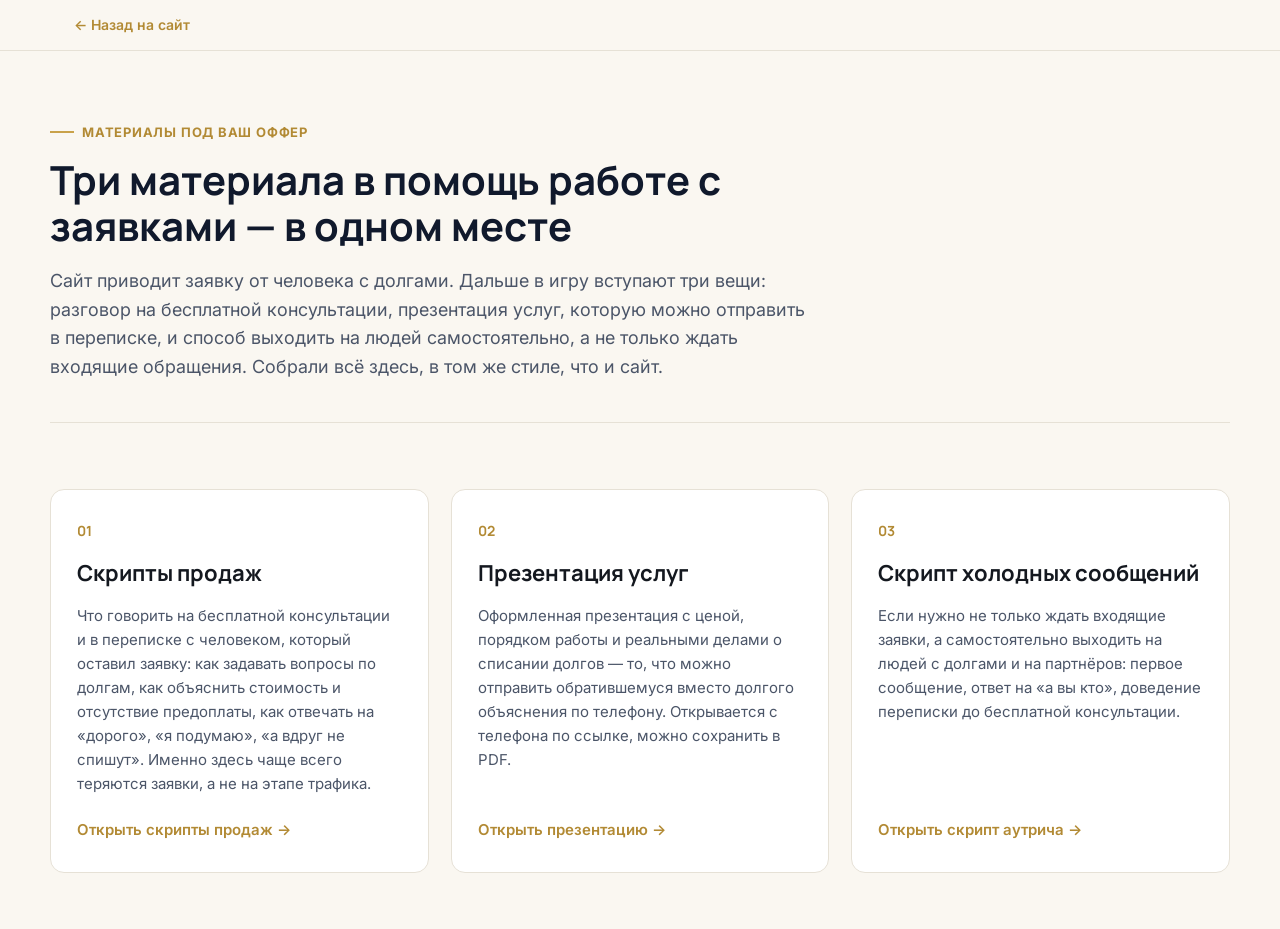
==== materials.html @ bc427762 "init: landing for RusArbitr - bankrotstvo fizlic" ====
<!DOCTYPE html>
<html lang="ru">
<head>
<meta charset="UTF-8">
<meta name="viewport" content="width=device-width, initial-scale=1.0">
<title>Материалы для работы с заявками — РусАрбитр</title>
<meta name="description" content="Скрипты продаж, продающая презентация и скрипт холодных сообщений — три материала для работы с заявками на банкротство физических лиц.">
<meta name="robots" content="noindex">
<link rel="preconnect" href="https://fonts.googleapis.com">
<link rel="preconnect" href="https://fonts.gstatic.com" crossorigin>
<link href="https://fonts.googleapis.com/css2?family=Inter:wght@400;500;600;700;800&family=Manrope:wght@500;600;700;800&display=swap" rel="stylesheet">
<link rel="stylesheet" href="styles.css">
<link rel="stylesheet" href="materials.css">
</head>
<body>

<div class="doc-bar">
  <div class="doc-bar__inner">
    <a href="index.html" class="doc-bar__back">← <span>Назад на сайт</span></a>
  </div>
</div>

<div class="container">

  <section class="doc-hero">
    <p class="eyebrow">Материалы под ваш оффер</p>
    <h1>Три материала в помощь работе с заявками — в одном месте</h1>
    <p class="doc-hero__lead">Сайт приводит заявку от человека с долгами. Дальше в игру вступают три вещи: разговор на бесплатной консультации, презентация услуг, которую можно отправить в переписке, и способ выходить на людей самостоятельно, а не только ждать входящие обращения. Собрали всё здесь, в том же стиле, что и сайт.</p>
  </section>

  <section class="doc-section">
    <div class="hub-grid">

      <div class="hub-card">
        <span class="hub-card__num">01</span>
        <p class="hub-card__title">Скрипты продаж</p>
        <p class="hub-card__lead">Что говорить на бесплатной консультации и в переписке с человеком, который оставил заявку: как задавать вопросы по долгам, как объяснить стоимость и отсутствие предоплаты, как отвечать на «дорого», «я подумаю», «а вдруг не спишут». Именно здесь чаще всего теряются заявки, а не на этапе трафика.</p>
        <a href="scripts.html" class="hub-card__link">Открыть скрипты продаж →</a>
      </div>

      <div class="hub-card">
        <span class="hub-card__num">02</span>
        <p class="hub-card__title">Презентация услуг</p>
        <p class="hub-card__lead">Оформленная презентация с ценой, порядком работы и реальными делами о списании долгов — то, что можно отправить обратившемуся вместо долгого объяснения по телефону. Открывается с телефона по ссылке, можно сохранить в PDF.</p>
        <a href="presentation.html" class="hub-card__link">Открыть презентацию →</a>
      </div>

      <div class="hub-card">
        <span class="hub-card__num">03</span>
        <p class="hub-card__title">Скрипт холодных сообщений</p>
        <p class="hub-card__lead">Если нужно не только ждать входящие заявки, а самостоятельно выходить на людей с долгами и на партнёров: первое сообщение, ответ на «а вы кто», доведение переписки до бесплатной консультации.</p>
        <a href="outreach.html" class="hub-card__link">Открыть скрипт аутрича →</a>
      </div>

    </div>
  </section>

</div>

</body>
</html>
---- styles.css ----
/* ===== Tokens ===== */
:root {
  --navy-950: #0d1526;
  --navy-900: #10192c;
  --navy-800: #16243b;
  --navy-700: #1f3252;
  --navy-500: #35507d;
  --gold-500: #c9a24a;
  --gold-600: #b28a34;
  --gold-100: #f6ecd7;
  --cream: #faf7f1;
  --white: #ffffff;
  --ink: #14181f;
  --ink-soft: #4b5568;
  --line: #e6e1d6;
  --radius: 14px;
  --shadow: 0 20px 50px -25px rgba(16, 25, 44, 0.35);
  --font-head: 'Manrope', sans-serif;
  --font-body: 'Inter', sans-serif;
}

* { box-sizing: border-box; margin: 0; padding: 0; }

.adv-grid > *, .srv-grid > *, .situation-grid > *, .steps > *, .reviews-grid > *,
.price-grid > *, .footer__top > * { min-width: 0; }

html { scroll-behavior: smooth; }

body {
  font-family: var(--font-body);
  color: var(--ink);
  background: var(--cream);
  line-height: 1.6;
  -webkit-font-smoothing: antialiased;
}

img { max-width: 100%; display: block; }
a { color: inherit; text-decoration: none; }
ul { list-style: none; }

.container {
  width: min(1180px, 100% - 48px);
  margin-inline: auto;
}

h1, h2, h3, h4 { font-family: var(--font-head); color: var(--navy-900); line-height: 1.15; }

.eyebrow {
  display: inline-flex;
  align-items: center;
  gap: 8px;
  font-size: 13px;
  font-weight: 700;
  letter-spacing: 0.06em;
  text-transform: uppercase;
  color: var(--gold-600);
  margin-bottom: 14px;
}
.eyebrow::before { content: ''; width: 24px; height: 2px; background: var(--gold-500); display: inline-block; }

.section { padding: 96px 0; }
.section--tight { padding: 72px 0; }
.section--dark { background: var(--navy-900); color: #d9dfec; }
.section--dark h2, .section--dark h3 { color: #fff; }
.section--alt { background: var(--white); }

.section__head { max-width: 680px; margin-bottom: 52px; }
.section__head p { color: var(--ink-soft); font-size: 17px; margin-top: 12px; }
.section--dark .section__head p { color: #aab4c8; }

.btn {
  display: inline-flex;
  align-items: center;
  justify-content: center;
  gap: 8px;
  padding: 15px 30px;
  border-radius: 999px;
  font-weight: 700;
  font-size: 15px;
  cursor: pointer;
  border: 1px solid transparent;
  transition: transform 0.2s ease, box-shadow 0.2s ease, background 0.2s ease;
  white-space: nowrap;
}
.btn--gold { background: var(--gold-500); color: var(--navy-950); }
.btn--gold:hover { background: var(--gold-600); transform: translateY(-2px); box-shadow: 0 14px 30px -12px rgba(201,162,74,0.6); }
.btn--outline { background: transparent; color: var(--navy-900); border-color: var(--navy-700); }
.btn--outline:hover { background: var(--navy-900); color: #fff; }
.btn--ghost-light { background: rgba(255,255,255,0.08); color: #fff; border-color: rgba(255,255,255,0.35); }
.btn--ghost-light:hover { background: rgba(255,255,255,0.18); }
.btn--block { width: 100%; }

/* ===== Header ===== */
.header {
  position: sticky;
  top: 0;
  z-index: 100;
  background: rgba(250, 247, 241, 0.9);
  backdrop-filter: blur(10px);
  border-bottom: 1px solid transparent;
  transition: border-color 0.2s ease, box-shadow 0.2s ease;
}
.header.scrolled { border-color: var(--line); box-shadow: 0 8px 24px -20px rgba(0,0,0,0.4); }

.header__inner {
  display: flex;
  align-items: center;
  justify-content: space-between;
  gap: 24px;
  min-width: 0;
  padding: 16px 0;
}

.logo {
  flex-shrink: 0;
  display: flex;
  align-items: center;
  gap: 10px;
  font-family: var(--font-head);
  font-weight: 800;
  font-size: 19px;
  color: var(--navy-900);
}
.logo__mark {
  width: 38px; height: 38px;
  border-radius: 10px;
  background: linear-gradient(145deg, var(--navy-900), var(--navy-700));
  display: flex; align-items: center; justify-content: center;
  color: var(--gold-500);
  font-size: 17px;
  flex-shrink: 0;
}
.logo__suffix { color: var(--ink-soft); font-weight: 500; font-size: 13px; display: block; }

.nav {
  display: flex;
  align-items: center;
  gap: 24px;
  min-width: 0;
}
.nav a {
  white-space: nowrap;
  font-size: 15px;
  font-weight: 600;
  color: var(--ink-soft);
  transition: color 0.2s ease;
}
.nav a:hover { color: var(--navy-900); }

.header__actions { display: flex; align-items: center; gap: 18px; flex-shrink: 0; }
.header__phone { font-weight: 700; font-size: 15px; color: var(--navy-900); white-space: nowrap; }
.header__phone span { display: block; font-weight: 500; font-size: 11px; color: var(--ink-soft); }

.burger {
  display: none;
  flex-direction: column;
  gap: 5px;
  width: 26px;
  background: none;
  border: none;
  cursor: pointer;
}
.burger span { height: 2px; background: var(--navy-900); border-radius: 2px; transition: transform 0.2s ease, opacity 0.2s ease; }
.burger.is-open span:nth-child(1) { transform: translateY(7px) rotate(45deg); }
.burger.is-open span:nth-child(2) { opacity: 0; }
.burger.is-open span:nth-child(3) { transform: translateY(-7px) rotate(-45deg); }

/* ===== Hero ===== */
.hero {
  padding: 72px 0 96px;
  background:
    radial-gradient(circle at 85% 10%, rgba(201,162,74,0.14), transparent 45%),
    var(--cream);
}
.hero__grid {
  display: grid;
  grid-template-columns: 1.15fr 0.85fr;
  gap: 56px;
  align-items: center;
}
.hero__grid > * { min-width: 0; }
.hero h1 { font-size: clamp(32px, 4vw, 50px); margin-bottom: 20px; }
.hero h1 em { font-style: normal; color: var(--gold-600); }
.hero p.lead { font-size: 18px; color: var(--ink-soft); max-width: 540px; margin-bottom: 32px; }
.hero__ctas { display: flex; gap: 14px; flex-wrap: wrap; margin-bottom: 44px; }

.hero__stats { display: grid; grid-template-columns: repeat(4, 1fr); gap: 18px; }
.hero__stats .stat b { font-family: var(--font-head); font-size: 26px; color: var(--navy-900); display: block; }
.hero__stats .stat span { font-size: 12.5px; color: var(--ink-soft); }

.hero__card {
  background: var(--navy-900);
  color: #fff;
  border-radius: 22px;
  padding: 32px;
  box-shadow: var(--shadow);
  position: relative;
  overflow: hidden;
}
.hero__card::before {
  content: '';
  position: absolute; inset: 0;
  background: radial-gradient(circle at 100% 0%, rgba(201,162,74,0.25), transparent 60%);
}
.hero__card h3 { color: var(--gold-500); font-size: 15px; text-transform: uppercase; letter-spacing: 0.05em; margin-bottom: 18px; position: relative; }
.hero__case { position: relative; }
.hero__case .amount { font-family: var(--font-head); font-size: 40px; font-weight: 800; color: #fff; }
.hero__case .amount small { font-size: 15px; font-weight: 500; color: #aab4c8; display: block; margin-top: 4px; }
.hero__case p { font-size: 14px; color: #c3cbdc; margin: 18px 0; }
.hero__case .tag { display: inline-block; background: rgba(201,162,74,0.16); color: var(--gold-500); font-size: 12.5px; font-weight: 700; padding: 6px 12px; border-radius: 999px; margin-bottom: 10px; }
.hero__case .divider { height: 1px; background: rgba(255,255,255,0.12); margin: 18px 0; }
.hero__case .result { display: flex; justify-content: space-between; font-size: 13.5px; color: #aab4c8; }
.hero__case .result b { color: #fff; font-family: var(--font-head); }

/* ===== Trust bar ===== */
.trust {
  border-top: 1px solid var(--line);
  border-bottom: 1px solid var(--line);
  background: var(--white);
  padding: 22px 0;
}
.trust__inner { display: flex; align-items: center; justify-content: space-between; gap: 24px; flex-wrap: wrap; font-size: 13.5px; color: var(--ink-soft); }
.trust__inner strong { color: var(--navy-900); }

/* ===== Advantages ===== */
.adv-grid { display: grid; grid-template-columns: repeat(3, 1fr); gap: 22px; }
.adv {
  background: var(--white);
  border: 1px solid var(--line);
  border-radius: var(--radius);
  padding: 30px 26px;
}
.adv__icon {
  width: 48px; height: 48px;
  border-radius: 12px;
  background: var(--gold-100);
  color: var(--gold-600);
  display: flex; align-items: center; justify-content: center;
  margin-bottom: 18px;
}
.adv h3 { font-size: 18px; margin-bottom: 10px; }
.adv p { font-size: 14.5px; color: var(--ink-soft); }

/* ===== Services ===== */
.srv-grid { display: grid; grid-template-columns: repeat(3, 1fr); gap: 22px; }
.srv {
  background: var(--white);
  border: 1px solid var(--line);
  border-radius: var(--radius);
  padding: 28px;
  display: flex;
  flex-direction: column;
  gap: 12px;
}
.srv__icon { width: 42px; height: 42px; border-radius: 10px; background: var(--navy-900); color: var(--gold-500); display: flex; align-items: center; justify-content: center; }
.srv h3 { font-size: 17.5px; }
.srv p { font-size: 14px; color: var(--ink-soft); flex-grow: 1; }
.srv__price { font-family: var(--font-head); font-weight: 800; color: var(--navy-900); font-size: 16px; }
.srv__price span { font-weight: 500; font-size: 12.5px; color: var(--ink-soft); }

/* ===== Pricing ===== */
.price-grid { display: grid; grid-template-columns: repeat(3, 1fr); gap: 22px; margin-bottom: 28px; }
.price-card {
  background: var(--white);
  border: 1px solid var(--line);
  border-radius: 18px;
  padding: 34px 28px;
  position: relative;
}
.price-card--featured { border-color: var(--gold-500); box-shadow: var(--shadow); }
.price-card__badge {
  position: absolute; top: -13px; left: 28px;
  background: var(--gold-500); color: var(--navy-950);
  font-size: 12px; font-weight: 800; padding: 5px 14px; border-radius: 999px;
}
.price-card h3 { font-size: 20px; margin-bottom: 6px; }
.price-card .sum { font-family: var(--font-head); font-size: 32px; font-weight: 800; color: var(--navy-900); margin: 12px 0 4px; }
.price-card .permonth { font-size: 13.5px; color: var(--ink-soft); margin-bottom: 20px; }
.price-card ul { display: flex; flex-direction: column; gap: 10px; margin-bottom: 24px; }
.price-card li { font-size: 14px; color: var(--ink-soft); display: flex; gap: 10px; }
.price-card li svg { flex-shrink: 0; color: var(--gold-600); margin-top: 2px; }

.price-table-wrap { overflow-x: auto; background: var(--white); border: 1px solid var(--line); border-radius: var(--radius); }
table.price-table { width: 100%; border-collapse: collapse; min-width: 560px; }
.price-table th, .price-table td { text-align: left; padding: 16px 22px; font-size: 14.5px; border-bottom: 1px solid var(--line); }
.price-table th { background: var(--navy-900); color: #fff; font-family: var(--font-head); font-weight: 700; font-size: 13px; text-transform: uppercase; letter-spacing: 0.03em; }
.price-table tr:last-child td { border-bottom: none; }
.price-table td.amount { font-weight: 700; color: var(--navy-900); white-space: nowrap; }

/* ===== Process ===== */
.steps { display: grid; grid-template-columns: repeat(5, 1fr); gap: 18px; counter-reset: step; }
.steps--4 { grid-template-columns: repeat(4, 1fr); }
.trust-advs { grid-template-columns: repeat(2, 1fr); }
.step {
  background: var(--white);
  border: 1px solid var(--line);
  border-radius: var(--radius);
  padding: 26px 20px;
  position: relative;
}
.step__num {
  font-family: var(--font-head);
  font-size: 34px;
  font-weight: 800;
  color: var(--gold-100);
  -webkit-text-stroke: 1.5px var(--gold-500);
  margin-bottom: 14px;
}
.step h3 { font-size: 15.5px; margin-bottom: 8px; }
.step p { font-size: 13px; color: var(--ink-soft); }

/* ===== Case study ===== */
.case {
  display: grid;
  grid-template-columns: 0.9fr 1.1fr;
  gap: 48px;
  align-items: center;
  background: var(--navy-900);
  border-radius: 24px;
  padding: 52px;
  color: #fff;
}
.case > * { min-width: 0; }
.case__tag { display: inline-block; background: rgba(201,162,74,0.18); color: var(--gold-500); font-size: 12.5px; font-weight: 700; padding: 6px 14px; border-radius: 999px; margin-bottom: 18px; }
.case h2 { color: #fff; font-size: 28px; margin-bottom: 16px; }
.case p { color: #c3cbdc; font-size: 15px; margin-bottom: 14px; }
.case__figures { display: grid; grid-template-columns: 1fr 1fr; gap: 16px; margin-top: 26px; }
.case__figures div { background: rgba(255,255,255,0.06); border-radius: 14px; padding: 18px 20px; }
.case__figures b { display: block; font-family: var(--font-head); font-size: 24px; color: var(--gold-500); }
.case__figures span { font-size: 12.5px; color: #aab4c8; }

/* ===== Case results (наши дела) ===== */
.cases-grid { display: grid; grid-template-columns: repeat(3, 1fr); gap: 20px; }
.case-card { background: var(--white); border: 1px solid var(--line); border-radius: var(--radius); padding: 26px; }
.case-card__amount { font-family: var(--font-head); font-size: 26px; font-weight: 800; color: var(--navy-900); }
.case-card__label { font-size: 12.5px; color: var(--gold-600); font-weight: 700; text-transform: uppercase; letter-spacing: 0.04em; margin: 2px 0 16px; }
.case-card__row { display: flex; justify-content: space-between; gap: 12px; font-size: 13px; color: var(--ink-soft); padding: 8px 0; border-top: 1px solid var(--line); }
.case-card__row b { color: var(--navy-900); font-weight: 600; text-align: right; }
.case-card--cta { display: flex; flex-direction: column; align-items: center; justify-content: center; text-align: center; gap: 16px; background: var(--navy-900); color: #fff; }
.case-card--cta p { font-size: 15px; font-weight: 600; }

/* ===== Reviews ===== */
.reviews-grid { display: grid; grid-template-columns: repeat(3, 1fr); gap: 22px; }
.review { background: var(--white); border: 1px solid var(--line); border-radius: var(--radius); padding: 28px; }
.review__stars { color: var(--gold-500); font-size: 15px; margin-bottom: 14px; letter-spacing: 2px; }
.review p { font-size: 14.5px; color: var(--ink-soft); margin-bottom: 18px; }
.review__author { display: flex; align-items: center; gap: 12px; }
.review__avatar { width: 40px; height: 40px; border-radius: 50%; background: var(--gold-100); color: var(--gold-600); display: flex; align-items: center; justify-content: center; font-weight: 700; font-family: var(--font-head); }
.review__author b { display: block; font-size: 14px; color: var(--navy-900); }
.review__author span { font-size: 12.5px; color: var(--ink-soft); }

/* ===== FAQ ===== */
.faq__list { display: flex; flex-direction: column; gap: 12px; max-width: 820px; }
.faq__item { background: var(--white); border: 1px solid var(--line); border-radius: 12px; padding: 6px 24px; }
.faq__item summary {
  cursor: pointer;
  list-style: none;
  padding: 18px 0;
  font-weight: 700;
  font-size: 15.5px;
  color: var(--navy-900);
  display: flex;
  align-items: center;
  justify-content: space-between;
  gap: 20px;
}
.faq__item summary::-webkit-details-marker { display: none; }
.faq__item summary::after { content: '+'; font-size: 22px; color: var(--gold-600); flex-shrink: 0; transition: transform 0.2s ease; }
.faq__item[open] summary::after { transform: rotate(45deg); }
.faq__item p { padding-bottom: 20px; font-size: 14.5px; color: var(--ink-soft); }

/* ===== Contact / Form ===== */
.contact-wrap { display: grid; grid-template-columns: 1fr 1fr; gap: 48px; align-items: start; }
.contact-wrap > * { min-width: 0; }
.contact-info h2 { margin-bottom: 16px; }
.contact-info > p { color: var(--ink-soft); font-size: 15px; margin-bottom: 32px; }
.contact-card { display: flex; gap: 16px; padding: 18px 0; border-bottom: 1px solid var(--line); }
.contact-card__icon { width: 44px; height: 44px; border-radius: 12px; background: var(--navy-900); color: var(--gold-500); display: flex; align-items: center; justify-content: center; flex-shrink: 0; }
.contact-card b { display: block; font-size: 15px; color: var(--navy-900); }
.contact-card span { font-size: 13.5px; color: var(--ink-soft); }
.social-row { display: flex; gap: 10px; flex-wrap: wrap; margin-top: 24px; }
.social-row a { font-size: 13px; font-weight: 600; padding: 9px 16px; border-radius: 999px; background: var(--white); border: 1px solid var(--line); color: var(--navy-900); }
.social-row a:hover { border-color: var(--gold-500); color: var(--gold-600); }

.form {
  background: var(--white);
  border: 1px solid var(--line);
  border-radius: 20px;
  padding: 36px;
  box-shadow: var(--shadow);
}
.form h3 { font-size: 20px; margin-bottom: 6px; }
.form > p { font-size: 14px; color: var(--ink-soft); margin-bottom: 24px; }
.field { margin-bottom: 16px; }
.field label { display: block; font-size: 13px; font-weight: 700; color: var(--navy-900); margin-bottom: 7px; }
.field input, .field select, .field textarea {
  width: 100%;
  padding: 13px 16px;
  border: 1px solid var(--line);
  border-radius: 10px;
  font-family: var(--font-body);
  font-size: 14.5px;
  background: var(--cream);
  color: var(--ink);
}
.field input:focus, .field select:focus, .field textarea:focus { outline: none; border-color: var(--gold-500); }
.form small.disclaimer { display: block; margin-top: 14px; font-size: 12px; color: var(--ink-soft); text-align: center; }

/* ===== Footer ===== */
.footer { background: var(--navy-950); color: #9aa5bd; padding: 56px 0 28px; }
.footer__top { display: grid; grid-template-columns: 1.4fr 1fr 1fr 1fr; gap: 40px; margin-bottom: 40px; }
.footer .logo { color: #fff; }
.footer__top p { font-size: 13.5px; margin-top: 14px; line-height: 1.7; }
.footer__col h4 { color: #fff; font-size: 14px; margin-bottom: 16px; }
.footer__col ul { display: flex; flex-direction: column; gap: 10px; }
.footer__col a { font-size: 13.5px; }
.footer__col a:hover { color: var(--gold-500); }
.footer__bottom { border-top: 1px solid rgba(255,255,255,0.08); padding-top: 22px; display: flex; justify-content: space-between; gap: 16px; flex-wrap: wrap; font-size: 12.5px; }

/* ===== Warning banner ===== */
.warning-banner {
  background: #fdf3e0;
  border: 2px solid var(--gold-500);
  border-radius: 16px;
  padding: 22px 26px;
  margin-top: 28px;
  display: flex;
  gap: 16px;
  align-items: flex-start;
}
.warning-banner__icon {
  flex-shrink: 0;
  width: 34px; height: 34px;
  border-radius: 50%;
  background: var(--gold-500);
  color: #fff;
  display: flex; align-items: center; justify-content: center;
  font-weight: 800;
  font-family: var(--font-head);
}
.warning-banner p { font-size: 14.5px; color: var(--navy-900); font-weight: 600; line-height: 1.6; margin: 0; }

/* ===== Situations ===== */
.situation-grid { display: grid; grid-template-columns: repeat(3, 1fr); gap: 20px; }
.situation {
  background: var(--white);
  border: 1px solid var(--line);
  border-radius: var(--radius);
  padding: 26px;
}
.situation h3 { font-size: 16px; margin-bottom: 10px; }
.situation p { font-size: 14px; color: var(--ink-soft); }
.situation-note { max-width: 720px; margin: 36px auto 0; text-align: center; font-size: 15px; color: var(--ink-soft); }
.situation-note + .btn-center { display: flex; justify-content: center; margin-top: 20px; }

/* ===== Checklist ===== */
.checklist { display: flex; flex-direction: column; gap: 14px; max-width: 760px; }
.checklist li {
  display: flex; gap: 14px; align-items: flex-start;
  background: var(--white);
  border: 1px solid var(--line);
  border-radius: 12px;
  padding: 16px 20px;
  font-size: 14.5px;
  color: var(--ink-soft);
}
.checklist li svg { flex-shrink: 0; margin-top: 3px; color: var(--gold-600); }
.checklist-note { margin-top: 24px; font-size: 14px; color: var(--ink-soft); max-width: 760px; }

/* ===== Trust with photo ===== */
.trust-block { display: grid; grid-template-columns: 1fr 1.3fr; gap: 48px; align-items: center; }
.trust-block > * { min-width: 0; }
.trust-photo { display: flex; flex-direction: column; align-items: center; text-align: center; }
.trust-photo__avatar {
  width: 168px; height: 168px;
  border-radius: 50%;
  background: linear-gradient(145deg, var(--navy-900), var(--navy-700));
  color: var(--gold-500);
  display: flex; align-items: center; justify-content: center;
  font-family: var(--font-head);
  font-size: 46px;
  font-weight: 800;
  margin-bottom: 16px;
  border: 4px solid var(--gold-100);
}
.trust-photo b { font-size: 16px; color: var(--navy-900); }
.trust-photo span { font-size: 13.5px; color: var(--ink-soft); }

/* ===== Price CTA ===== */
.price-cta {
  background: var(--white);
  border: 1px solid var(--line);
  border-radius: 20px;
  padding: 48px;
  text-align: center;
  max-width: 720px;
  margin: 0 auto;
}
.price-cta p { font-size: 16px; color: var(--ink-soft); margin-bottom: 28px; }

/* ===== Consent checkbox ===== */
.field-checkbox { display: flex; gap: 12px; align-items: flex-start; margin-bottom: 18px; }
.field-checkbox input { width: 18px; height: 18px; margin-top: 2px; flex-shrink: 0; accent-color: var(--gold-500); }
.field-checkbox label { font-size: 13px; color: var(--ink-soft); line-height: 1.5; }
.field-checkbox label a { color: var(--gold-600); text-decoration: underline; }

/* ===== FAB ===== */
.fab { position: fixed; right: 22px; bottom: 22px; display: flex; flex-direction: column; gap: 12px; z-index: 90; }
.fab a {
  width: 54px; height: 54px;
  border-radius: 50%;
  display: flex; align-items: center; justify-content: center;
  color: #fff;
  box-shadow: 0 12px 26px -10px rgba(0,0,0,0.4);
  transition: transform 0.2s ease;
}
.fab a:hover { transform: scale(1.08); }
.fab .wa { background: #25d366; }
.fab .tg { background: #229ed9; }

/* ===== Reveal ===== */
.reveal { opacity: 0; transform: translateY(24px); transition: opacity 0.6s ease, transform 0.6s ease; }
.reveal.is-visible { opacity: 1; transform: translateY(0); }

/* ===== Responsive ===== */
@media (max-width: 1180px) {
  .nav { gap: 16px; }
  .nav a { font-size: 14px; }
}
@media (max-width: 1100px) {
  .nav { display: none; position: absolute; top: 100%; left: 0; right: 0; background: var(--white); flex-direction: column; align-items: flex-start; padding: 20px 24px; border-bottom: 1px solid var(--line); gap: 4px; }
  .nav.is-open { display: flex; }
  .nav a { padding: 10px 0; width: 100%; }
  .burger { display: flex; }
  .hero__grid { grid-template-columns: 1fr; }
  .adv-grid, .srv-grid, .reviews-grid, .situation-grid, .cases-grid { grid-template-columns: repeat(2, 1fr); }
  .steps { grid-template-columns: repeat(3, 1fr); }
  .price-grid { grid-template-columns: 1fr; max-width: 460px; }
  .case { grid-template-columns: 1fr; padding: 36px; }
  .contact-wrap { grid-template-columns: 1fr; }
  .footer__top { grid-template-columns: 1fr 1fr; }
  .trust-block { grid-template-columns: 1fr; }
}
@media (max-width: 900px) {
  .hero__stats { grid-template-columns: repeat(2, 1fr); }
  .adv-grid, .srv-grid, .reviews-grid, .situation-grid, .cases-grid { grid-template-columns: 1fr; }
  .steps { grid-template-columns: repeat(2, 1fr); }
  .section { padding: 64px 0; }
  .price-cta { padding: 32px 24px; }
}
@media (max-width: 560px) {
  .header__phone { display: none; }
  .header__actions .btn--gold { padding: 12px 16px; font-size: 13.5px; }
  .hero__ctas .btn { flex: 1; }
  .case__figures { grid-template-columns: 1fr; }
  .footer__top { grid-template-columns: 1fr; }
}
@media (max-width: 420px) {
  .header__actions .btn--gold span { display: none; }
}
@media (max-width: 380px) {
  .logo__suffix { display: none; }
}
---- materials.css ----
/* Стили для материалов: скрипты продаж, презентация, аутрич */

.doc-bar {
  position: sticky;
  top: 0;
  z-index: 50;
  background: rgba(250, 247, 241, 0.94);
  backdrop-filter: blur(10px);
  border-bottom: 1px solid var(--line);
}
.doc-bar__inner {
  display: flex;
  align-items: center;
  justify-content: space-between;
  gap: 16px;
  padding: 14px 24px;
  max-width: 1180px;
  margin: 0 auto;
}
.doc-bar__back { font-weight: 600; font-size: 14px; color: var(--gold-600); }
.doc-bar__back:hover { color: var(--navy-900); }
.doc-bar__actions { display: flex; gap: 10px; align-items: center; }

.doc-hero { padding: 64px 0 40px; }
.doc-hero h1 { font-size: 40px; max-width: 860px; margin-bottom: 18px; }
.doc-hero__lead { font-size: 18px; color: var(--ink-soft); max-width: 760px; }

.toc {
  display: flex;
  flex-wrap: wrap;
  gap: 10px;
  margin-top: 30px;
  padding-top: 26px;
  border-top: 1px solid var(--line);
}
.toc a {
  font-size: 14px;
  font-weight: 600;
  padding: 8px 16px;
  border-radius: 999px;
  background: var(--white);
  border: 1px solid var(--line);
  transition: all 0.2s ease;
}
.toc a:hover { border-color: var(--gold-500); color: var(--gold-600); }

.doc-section { padding: 56px 0; border-top: 1px solid var(--line); }
.doc-section:first-of-type { border-top: none; }
.doc-section h2 { font-size: 30px; margin-bottom: 10px; }
.doc-section__lead { color: var(--ink-soft); max-width: 780px; margin-bottom: 34px; }

.card {
  background: var(--white);
  border: 1px solid var(--line);
  border-radius: var(--radius);
  padding: 26px 28px;
  margin-bottom: 18px;
}
.card__title {
  font-family: var(--font-head);
  font-size: 20px;
  font-weight: 700;
  margin-bottom: 12px;
}
.card__note { font-size: 14px; color: var(--ink-soft); margin-top: 12px; }
.card p + p { margin-top: 10px; }

.card__step {
  display: inline-flex;
  align-items: center;
  justify-content: center;
  width: 30px;
  height: 30px;
  border-radius: 50%;
  background: var(--navy-900);
  color: var(--white);
  font-size: 14px;
  font-weight: 700;
  font-family: var(--font-body);
  margin-right: 12px;
  flex: none;
}
.card__head { display: flex; align-items: center; margin-bottom: 14px; }
.card__head .card__title { margin-bottom: 0; }

.say {
  border-left: 3px solid var(--gold-500);
  background: var(--gold-100);
  border-radius: 0 10px 10px 0;
  padding: 14px 18px;
  margin: 12px 0;
  font-size: 15.5px;
}
.say + .say { margin-top: 10px; }
.say__who {
  display: block;
  font-size: 12px;
  font-weight: 700;
  letter-spacing: 0.1em;
  text-transform: uppercase;
  color: var(--gold-600);
  margin-bottom: 6px;
}
.say--client {
  border-left-color: var(--ink-soft);
  background: var(--white);
  border: 1px solid var(--line);
  border-left: 3px solid var(--ink-soft);
}
.say--client .say__who { color: var(--ink-soft); }
.say--stop {
  border-left-color: #a13b30;
  background: #fbf1ef;
}
.say--stop .say__who { color: #a13b30; }

.ul { margin: 12px 0 0 20px; }
.ul li { margin-bottom: 8px; }
.ul li::marker { color: var(--gold-600); }

.grid-2 { display: grid; grid-template-columns: repeat(2, 1fr); gap: 18px; }
.grid-2 .card { margin-bottom: 0; }
.grid-3 { display: grid; grid-template-columns: repeat(3, 1fr); gap: 18px; }
.grid-3 .card { margin-bottom: 0; }

.tag {
  display: inline-block;
  font-size: 12px;
  font-weight: 700;
  letter-spacing: 0.08em;
  text-transform: uppercase;
  color: var(--gold-600);
  background: var(--gold-100);
  border-radius: 999px;
  padding: 5px 12px;
  margin-bottom: 12px;
}

.tip {
  background: var(--gold-100);
  border-radius: var(--radius);
  padding: 22px 26px;
  margin-top: 24px;
  border: 1px dashed var(--gold-500);
}
.tip strong { color: var(--navy-900); }

.calc { width: 100%; border-collapse: collapse; margin-top: 16px; font-size: 15px; }
.calc td { padding: 12px 0; border-bottom: 1px solid var(--line); }
.calc td:last-child { text-align: right; font-weight: 600; white-space: nowrap; }
.calc tr:last-child td { border-bottom: none; font-size: 17px; padding-top: 16px; }
.calc tr:last-child td:last-child { color: var(--gold-600); }

.pitch { text-align: center; padding: 70px 0 40px; }
.pitch h1 { font-size: 50px; margin: 14px auto 20px; max-width: 900px; }
.pitch__lead { font-size: 19px; color: var(--ink-soft); max-width: 700px; margin: 0 auto 30px; }
.pitch__meta {
  display: flex;
  justify-content: center;
  flex-wrap: wrap;
  gap: 34px;
  padding-top: 28px;
  border-top: 1px solid var(--line);
  max-width: 800px;
  margin: 0 auto;
}
.pitch__meta div { text-align: center; }
.pitch__meta b { display: block; font-family: var(--font-head); font-size: 25px; color: var(--gold-600); }
.pitch__meta span { font-size: 13px; color: var(--ink-soft); }

.offer {
  display: flex;
  justify-content: space-between;
  align-items: baseline;
  gap: 20px;
  padding: 18px 0;
  border-bottom: 1px solid var(--line);
}
.offer:last-child { border-bottom: none; }
.offer__name { font-weight: 600; }
.offer__desc { display: block; font-weight: 400; font-size: 14px; color: var(--ink-soft); margin-top: 4px; }
.offer__price { white-space: nowrap; font-family: var(--font-head); font-size: 19px; color: var(--gold-600); }

.cta-final {
  background: var(--navy-900);
  border-radius: var(--radius);
  padding: 54px 40px;
  text-align: center;
  margin: 20px 0 70px;
}
.cta-final h2 { color: var(--white); font-size: 30px; margin-bottom: 12px; }
.cta-final p { color: #c3cbdc; max-width: 560px; margin: 0 auto 26px; }

@media (max-width: 560px) {
  .doc-bar__actions .btn--ghost { display: none; }
  .doc-bar__actions .btn { padding: 10px 16px; font-size: 14px; }
}

@media (max-width: 860px) {
  .grid-2, .grid-3 { grid-template-columns: 1fr; }
  .doc-hero h1 { font-size: 28px; }
  .pitch h1 { font-size: 32px; }
  .doc-section h2 { font-size: 24px; }
  .doc-bar__inner { padding: 12px 18px; }
  .doc-bar__back span { display: none; }
  .offer { flex-direction: column; gap: 6px; }
}

@media print {
  .doc-bar, .toc, .fab, .no-print { display: none !important; }
  body { background: #fff; font-size: 12pt; }
  .card, .tip, .say { break-inside: avoid; }
  .doc-section { padding: 22px 0; page-break-inside: auto; }
  .cta-final { background: #fff; border: 2px solid var(--navy-900); }
  .cta-final h2 { color: var(--navy-900); }
  .cta-final p { color: var(--ink-soft); }
  a { text-decoration: none; }
}

/* Хаб-страница материалов */
.hub-grid {
  display: grid;
  grid-template-columns: repeat(3, 1fr);
  gap: 22px;
  margin-top: 10px;
}
.hub-card {
  background: var(--white);
  border: 1px solid var(--line);
  border-radius: var(--radius);
  padding: 30px 26px;
  display: flex;
  flex-direction: column;
  transition: border-color 0.2s ease, transform 0.2s ease;
}
.hub-card:hover { border-color: var(--gold-500); transform: translateY(-3px); }
.hub-card__num {
  font-family: var(--font-head);
  font-size: 14px;
  font-weight: 700;
  color: var(--gold-600);
  margin-bottom: 14px;
}
.hub-card__title { font-family: var(--font-head); font-size: 22px; font-weight: 700; margin-bottom: 12px; }
.hub-card__lead { color: var(--ink-soft); font-size: 15px; flex: 1; margin-bottom: 22px; }
.hub-card__link {
  display: inline-flex;
  align-items: center;
  gap: 8px;
  font-weight: 600;
  color: var(--gold-600);
  font-size: 15px;
}
.hub-card__link:hover { color: var(--navy-900); }

@media (max-width: 860px) {
  .hub-grid { grid-template-columns: 1fr; }
}

/* Кнопки для doc-bar (используются классы .btn из styles.css, добавляем варианты) */
.btn--ghost { background: transparent; color: var(--navy-900); border: 1px solid var(--line); }
.btn--ghost:hover { border-color: var(--gold-500); color: var(--gold-600); }
.btn--primary { background: var(--gold-500); color: var(--navy-950); }
.btn--primary:hover { background: var(--gold-600); }
.btn--lg { padding: 16px 34px; font-size: 16px; }
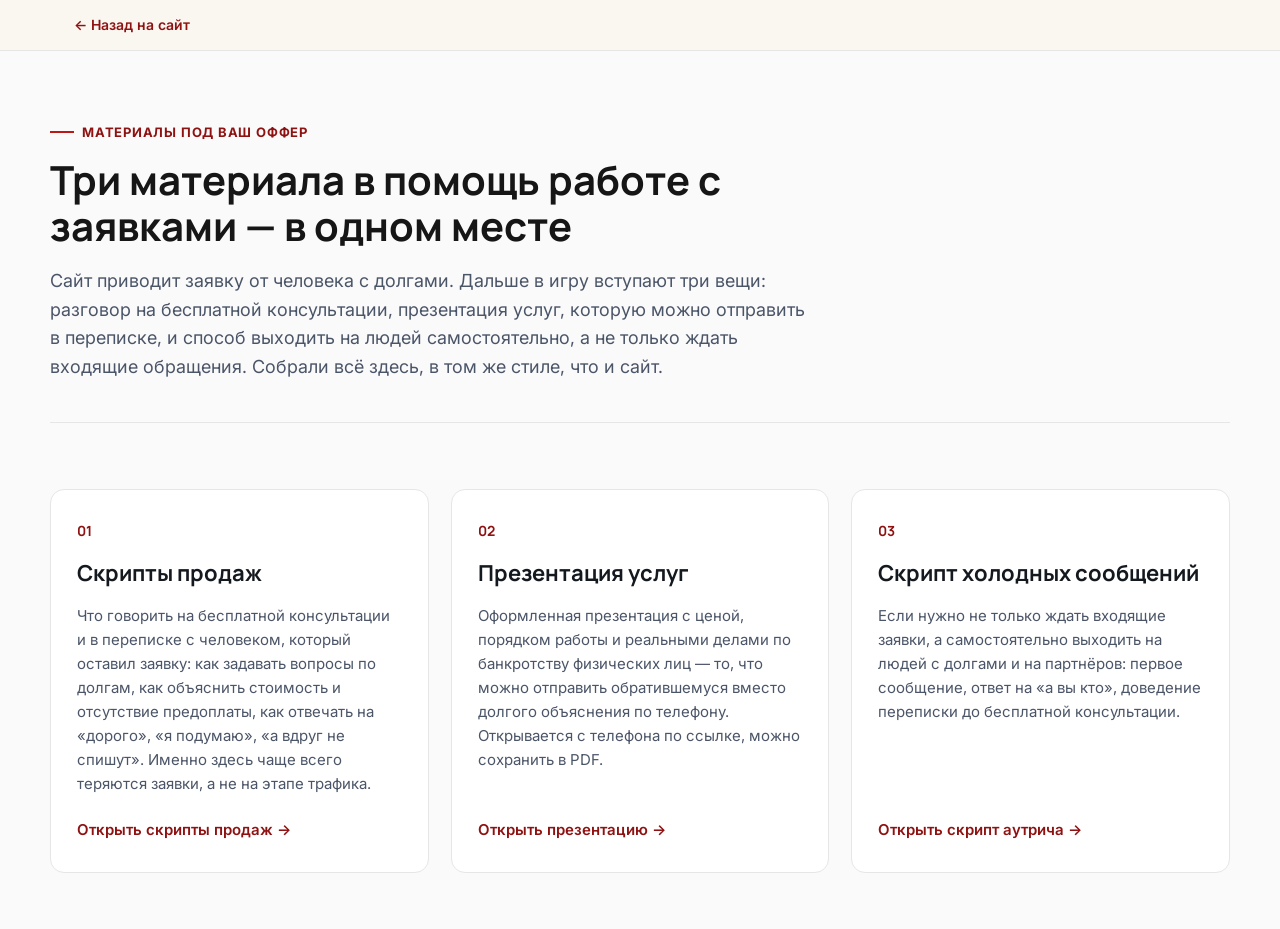
==== commit 796234db: "rebrand: white+red brand colors, real logo, fix legal disclaimer text, price 180k, remove banned спи" ====
--- a/materials.html
+++ b/materials.html
@@ -41,7 +41,7 @@
       <div class="hub-card">
         <span class="hub-card__num">02</span>
         <p class="hub-card__title">Презентация услуг</p>
-        <p class="hub-card__lead">Оформленная презентация с ценой, порядком работы и реальными делами о списании долгов — то, что можно отправить обратившемуся вместо долгого объяснения по телефону. Открывается с телефона по ссылке, можно сохранить в PDF.</p>
+        <p class="hub-card__lead">Оформленная презентация с ценой, порядком работы и реальными делами по банкротству физических лиц — то, что можно отправить обратившемуся вместо долгого объяснения по телефону. Открывается с телефона по ссылке, можно сохранить в PDF.</p>
         <a href="presentation.html" class="hub-card__link">Открыть презентацию →</a>
       </div>
 
--- a/styles.css
+++ b/styles.css
@@ -1,20 +1,20 @@
 /* ===== Tokens ===== */
 :root {
-  --navy-950: #0d1526;
-  --navy-900: #10192c;
-  --navy-800: #16243b;
-  --navy-700: #1f3252;
-  --navy-500: #35507d;
-  --gold-500: #c9a24a;
-  --gold-600: #b28a34;
-  --gold-100: #f6ecd7;
-  --cream: #faf7f1;
+  --navy-950: #0d0d0d;
+  --navy-900: #161616;
+  --navy-800: #232323;
+  --navy-700: #3a3a3a;
+  --navy-500: #666666;
+  --gold-500: #BD1818;
+  --gold-600: #8f1212;
+  --gold-100: #FBE8E8;
+  --cream: #fafafa;
   --white: #ffffff;
   --ink: #14181f;
   --ink-soft: #4b5568;
-  --line: #e6e1d6;
+  --line: #e6e6e6;
   --radius: 14px;
-  --shadow: 0 20px 50px -25px rgba(16, 25, 44, 0.35);
+  --shadow: 0 20px 50px -25px rgba(18, 18, 18, 0.25);
   --font-head: 'Manrope', sans-serif;
   --font-body: 'Inter', sans-serif;
 }
@@ -83,7 +83,7 @@
   white-space: nowrap;
 }
 .btn--gold { background: var(--gold-500); color: var(--navy-950); }
-.btn--gold:hover { background: var(--gold-600); transform: translateY(-2px); box-shadow: 0 14px 30px -12px rgba(201,162,74,0.6); }
+.btn--gold:hover { background: var(--gold-600); transform: translateY(-2px); box-shadow: 0 14px 30px -12px rgba(189,24,24,0.5); }
 .btn--outline { background: transparent; color: var(--navy-900); border-color: var(--navy-700); }
 .btn--outline:hover { background: var(--navy-900); color: #fff; }
 .btn--ghost-light { background: rgba(255,255,255,0.08); color: #fff; border-color: rgba(255,255,255,0.35); }
@@ -95,7 +95,7 @@
   position: sticky;
   top: 0;
   z-index: 100;
-  background: rgba(250, 247, 241, 0.9);
+  background: rgba(250, 250, 250, 0.9);
   backdrop-filter: blur(10px);
   border-bottom: 1px solid transparent;
   transition: border-color 0.2s ease, box-shadow 0.2s ease;
@@ -121,15 +121,9 @@
   font-size: 19px;
   color: var(--navy-900);
 }
-.logo__mark {
-  width: 38px; height: 38px;
-  border-radius: 10px;
-  background: linear-gradient(145deg, var(--navy-900), var(--navy-700));
-  display: flex; align-items: center; justify-content: center;
-  color: var(--gold-500);
-  font-size: 17px;
-  flex-shrink: 0;
-}
+.logo__img { height: 40px; width: auto; display: block; }
+.logo--footer { font-weight: 800; color: #fff; }
+.logo--footer .logo__suffix { color: #9aa5bd; }
 .logo__suffix { color: var(--ink-soft); font-weight: 500; font-size: 13px; display: block; }
 
 .nav {
@@ -169,7 +163,7 @@
 .hero {
   padding: 72px 0 96px;
   background:
-    radial-gradient(circle at 85% 10%, rgba(201,162,74,0.14), transparent 45%),
+    radial-gradient(circle at 85% 10%, rgba(189,24,24,0.08), transparent 45%),
     var(--cream);
 }
 .hero__grid {
@@ -200,14 +194,14 @@
 .hero__card::before {
   content: '';
   position: absolute; inset: 0;
-  background: radial-gradient(circle at 100% 0%, rgba(201,162,74,0.25), transparent 60%);
+  background: radial-gradient(circle at 100% 0%, rgba(189,24,24,0.22), transparent 60%);
 }
 .hero__card h3 { color: var(--gold-500); font-size: 15px; text-transform: uppercase; letter-spacing: 0.05em; margin-bottom: 18px; position: relative; }
 .hero__case { position: relative; }
 .hero__case .amount { font-family: var(--font-head); font-size: 40px; font-weight: 800; color: #fff; }
 .hero__case .amount small { font-size: 15px; font-weight: 500; color: #aab4c8; display: block; margin-top: 4px; }
 .hero__case p { font-size: 14px; color: #c3cbdc; margin: 18px 0; }
-.hero__case .tag { display: inline-block; background: rgba(201,162,74,0.16); color: var(--gold-500); font-size: 12.5px; font-weight: 700; padding: 6px 12px; border-radius: 999px; margin-bottom: 10px; }
+.hero__case .tag { display: inline-block; background: rgba(189,24,24,0.14); color: var(--gold-500); font-size: 12.5px; font-weight: 700; padding: 6px 12px; border-radius: 999px; margin-bottom: 10px; }
 .hero__case .divider { height: 1px; background: rgba(255,255,255,0.12); margin: 18px 0; }
 .hero__case .result { display: flex; justify-content: space-between; font-size: 13.5px; color: #aab4c8; }
 .hero__case .result b { color: #fff; font-family: var(--font-head); }
@@ -321,7 +315,7 @@
   color: #fff;
 }
 .case > * { min-width: 0; }
-.case__tag { display: inline-block; background: rgba(201,162,74,0.18); color: var(--gold-500); font-size: 12.5px; font-weight: 700; padding: 6px 14px; border-radius: 999px; margin-bottom: 18px; }
+.case__tag { display: inline-block; background: rgba(189,24,24,0.16); color: var(--gold-500); font-size: 12.5px; font-weight: 700; padding: 6px 14px; border-radius: 999px; margin-bottom: 18px; }
 .case h2 { color: #fff; font-size: 28px; margin-bottom: 16px; }
 .case p { color: #c3cbdc; font-size: 15px; margin-bottom: 14px; }
 .case__figures { display: grid; grid-template-columns: 1fr 1fr; gap: 16px; margin-top: 26px; }
@@ -419,7 +413,7 @@
 
 /* ===== Warning banner ===== */
 .warning-banner {
-  background: #fdf3e0;
+  background: #FBE8E8;
   border: 2px solid var(--gold-500);
   border-radius: 16px;
   padding: 22px 26px;
